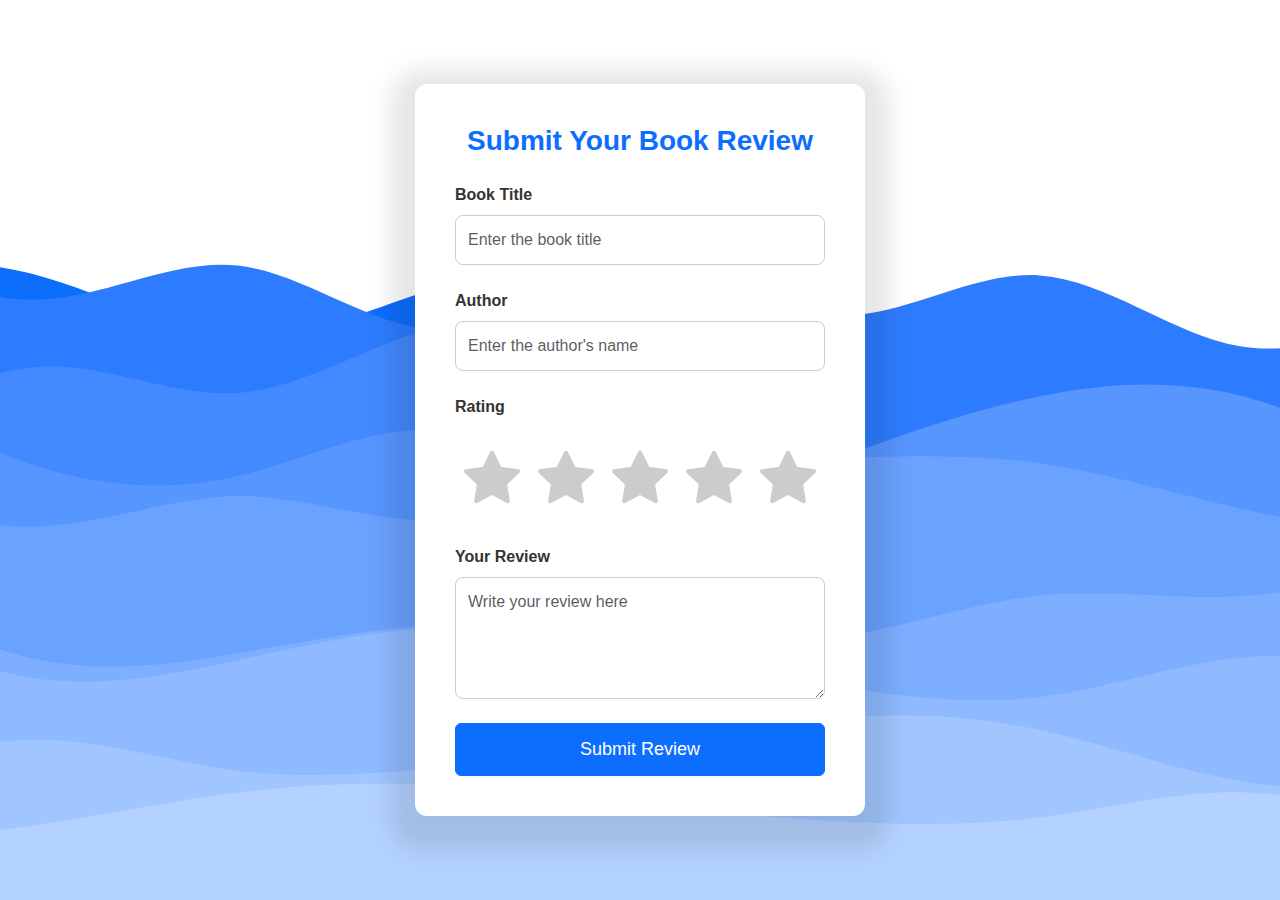
==== project1.html @ 497ed771 "Update project1.html" ====
<!DOCTYPE html>
<html lang="en">

<head>
    <meta charset="UTF-8">
    <meta name="viewport" content="width=device-width, initial-scale=1.0">
    <title>Book Review Submission</title>
    <!-- Bootstrap CSS -->
    <link href="https://cdn.jsdelivr.net/npm/bootstrap@5.3.0-alpha1/dist/css/bootstrap.min.css" rel="stylesheet">
    <!-- Bootstrap Icons CSS -->
    <link href="https://cdn.jsdelivr.net/npm/bootstrap-icons/font/bootstrap-icons.css" rel="stylesheet">
    <link rel="stylesheet" href="project1.css">
</head>

<body>
    
    <div class="container">
        <h2 class="Title">Submit Your Book Review</h2>
        <form id="reviewForm">
            <!-- Book Title -->
            <div class="mb-4">
                <label for="bookTitle" class="form-label">Book Title</label>
                <input type="text" class="form-control" id="bookTitle" placeholder="Enter the book title" required>
                <span class="error" id="titleError"></span>
            </div>

            <!-- Author -->
            <div class="mb-4">
                <label for="author" class="form-label">Author</label>
                <input type="text" class="form-control" id="author" placeholder="Enter the author's name" required>
                <span class="error" id="authorError"></span>
            </div>

            <!-- Star Rating -->
            <div class="mb-4">
                <label for="rating" class="form-label">Rating</label>
                <div id="starRating" class="star-rating">
                    <i class="bi bi-star-fill" data-value="1"></i>
                    <i class="bi bi-star-fill" data-value="2"></i>
                    <i class="bi bi-star-fill" data-value="3"></i>
                    <i class="bi bi-star-fill" data-value="4"></i>
                    <i class="bi bi-star-fill" data-value="5"></i>
                </div>
                <span class="error" id="ratingError"></span>
                <input type="hidden" id="rating" name="rating" value="0" required>
            </div>

            <!-- Review -->
            <div class="mb-4">
                <label for="review" class="form-label">Your Review</label>
                <textarea class="form-control" id="review" rows="4" placeholder="Write your review here" required></textarea>
                <span class="error" id="reviewError"></span>
            </div>

            <!-- Submit Button -->
            <button type="submit" class="btn btn-primary">Submit Review</button>
        </form> 
    </div>

    <a href="index.html" class="homeBtn">
      <i class="fa-solid fa-house fa-3x" style="color: #007bff;"></i>
    </a> 

    <!-- Bootstrap JS -->
    <script src="https://cdn.jsdelivr.net/npm/bootstrap@5.3.0-alpha1/dist/js/bootstrap.bundle.min.js"></script>
    <script src="project1.js"></script>
</body>

</html>
---- project1.css ----
/* General body styling */
    body {
        font-family: 'Arial', sans-serif;
        background: url('assets/waves.svg');
        background-repeat: no-repeat;
        background-size: cover;
        background-position: center;
        background-attachment: fixed;
        display: flex;
        align-items: center;
        height: 100vh;
        margin: 0;
    }

        /* Container for the form */
        .container {
            max-width: 450px;
            padding: 40px;
            background-color: #ffffff;
            border-radius: 12px;
            box-shadow: 0 10px 25px 25px rgba(0, 0, 0, 0.1);
            transition: box-shadow 0.3s;
        }

        .container:hover {
            box-shadow: 0 20px 50px 50px rgba(0, 0, 0, 0.1);
        }

        h2 {
            color: #0d6efd;
            font-size: 28px;
            font-weight: bold;
            text-align: center;
            margin-bottom: 25px;
        }

        .form-label {
            font-weight: 600;
            color: #333;
        }

        .form-control {
            padding: 12px;
            border-radius: 8px;
            border: 1px solid #ccc;
            transition: border-color 0.3s;
        }

        .form-control:focus {
            border-color: #0d6efd;
            box-shadow: 0 0 5px rgba(13, 110, 253, 0.5);
        }

        .btn-primary {
            background-color: #0d6efd;
            border-color: #0d6efd;
            width: 100%;
            font-size: 18px;
            padding: 12px;
            transition: background-color  0.3s, transform 0.2s;
        }

        .btn-primary:hover {
            background-color: #0056b3;
            transform: scale(1.02);
        }

        .error {
            color: #e74c3c;
            font-size: 14px;
        }

        .star-rating {
            font-size: 2rem;
            color: #ccc;
            cursor: pointer;
            margin: 10px 0;
            display: flex;
            justify-content: space-around;
        }

        .star-rating .bi {
            font-size: 3.5rem;
            transition: color 0.3s, transform 0.2s;
        }

        .star-rating .bi:hover,
        .star-rating .bi.active {
            color: #f1c40f;
            transform: scale(1.1);
        }

        .hover-active {
            color: #f1c40f;
        }

        @media (max-width: 576px) {
            .container {
                padding: 20px;
            }

            h2 {
                font-size: 24px;
            }
        }
    .homeBtn{
    /* Position the link in the bottom-right */
    position: fixed;
    top: 25px; /* Adjust distance from bottom */
    right: 25px;  /* Adjust distance from right */
}
.homeBtn:hover{
    color: white;
}
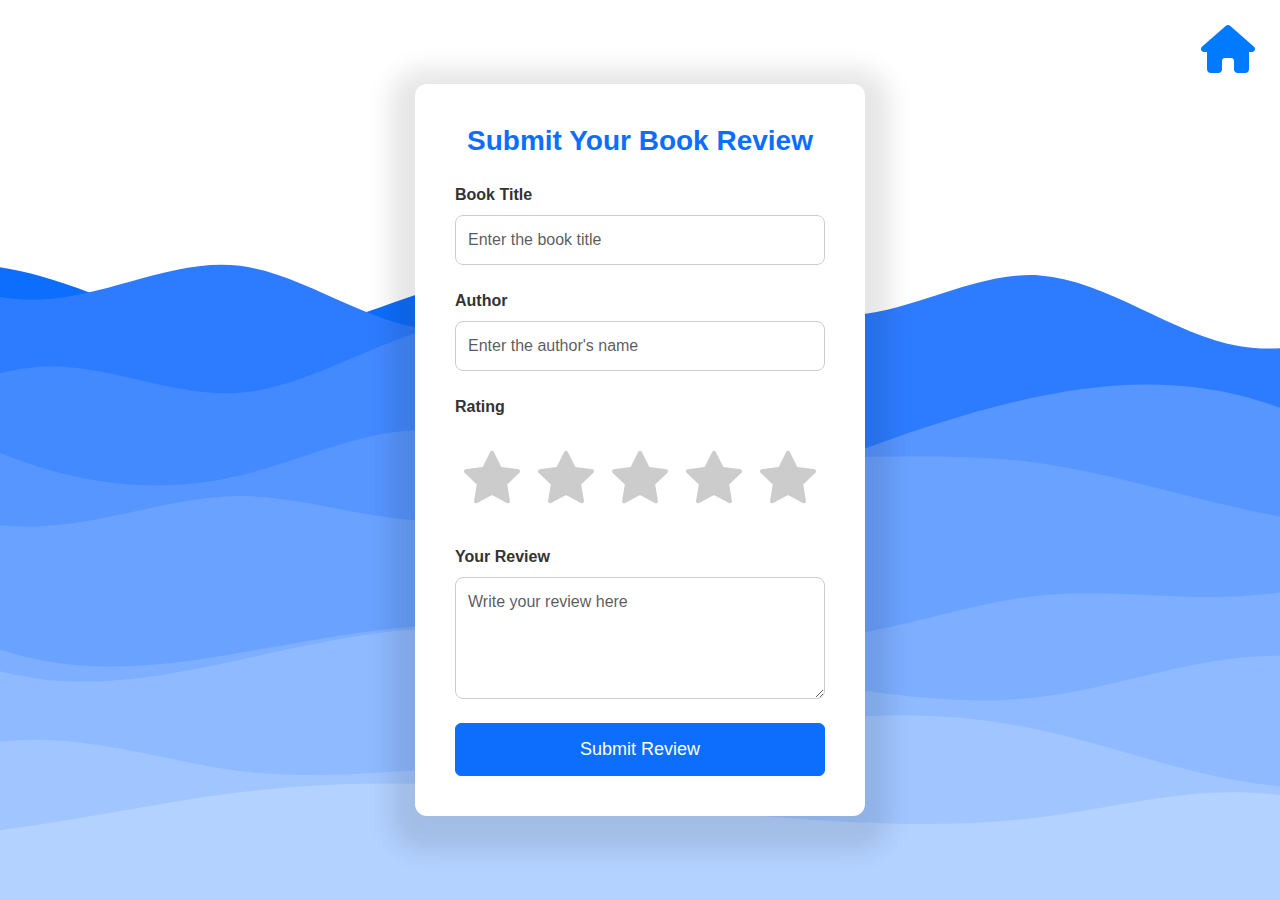
==== commit c88fe195: "Update project1.html" ====
--- a/project1.html
+++ b/project1.html
@@ -9,6 +9,7 @@
     <link href="https://cdn.jsdelivr.net/npm/bootstrap@5.3.0-alpha1/dist/css/bootstrap.min.css" rel="stylesheet">
     <!-- Bootstrap Icons CSS -->
     <link href="https://cdn.jsdelivr.net/npm/bootstrap-icons/font/bootstrap-icons.css" rel="stylesheet">
+    <link rel="stylesheet" href="https://cdnjs.cloudflare.com/ajax/libs/font-awesome/6.0.0-beta3/css/all.min.css">
     <link rel="stylesheet" href="project1.css">
 </head>
 
@@ -59,7 +60,7 @@
 
     <a href="index.html" class="homeBtn">
       <i class="fa-solid fa-house fa-3x" style="color: #007bff;"></i>
-    </a> 
+    </a>
 
     <!-- Bootstrap JS -->
     <script src="https://cdn.jsdelivr.net/npm/bootstrap@5.3.0-alpha1/dist/js/bootstrap.bundle.min.js"></script>
--- a/project1.css
+++ b/project1.css
@@ -103,7 +103,7 @@
                 font-size: 24px;
             }
         }
-    .homeBtn{
+.homeBtn{
     /* Position the link in the bottom-right */
     position: fixed;
     top: 25px; /* Adjust distance from bottom */
@@ -111,5 +111,5 @@
 }
 .homeBtn:hover{
     color: white;
-} 
+}
         
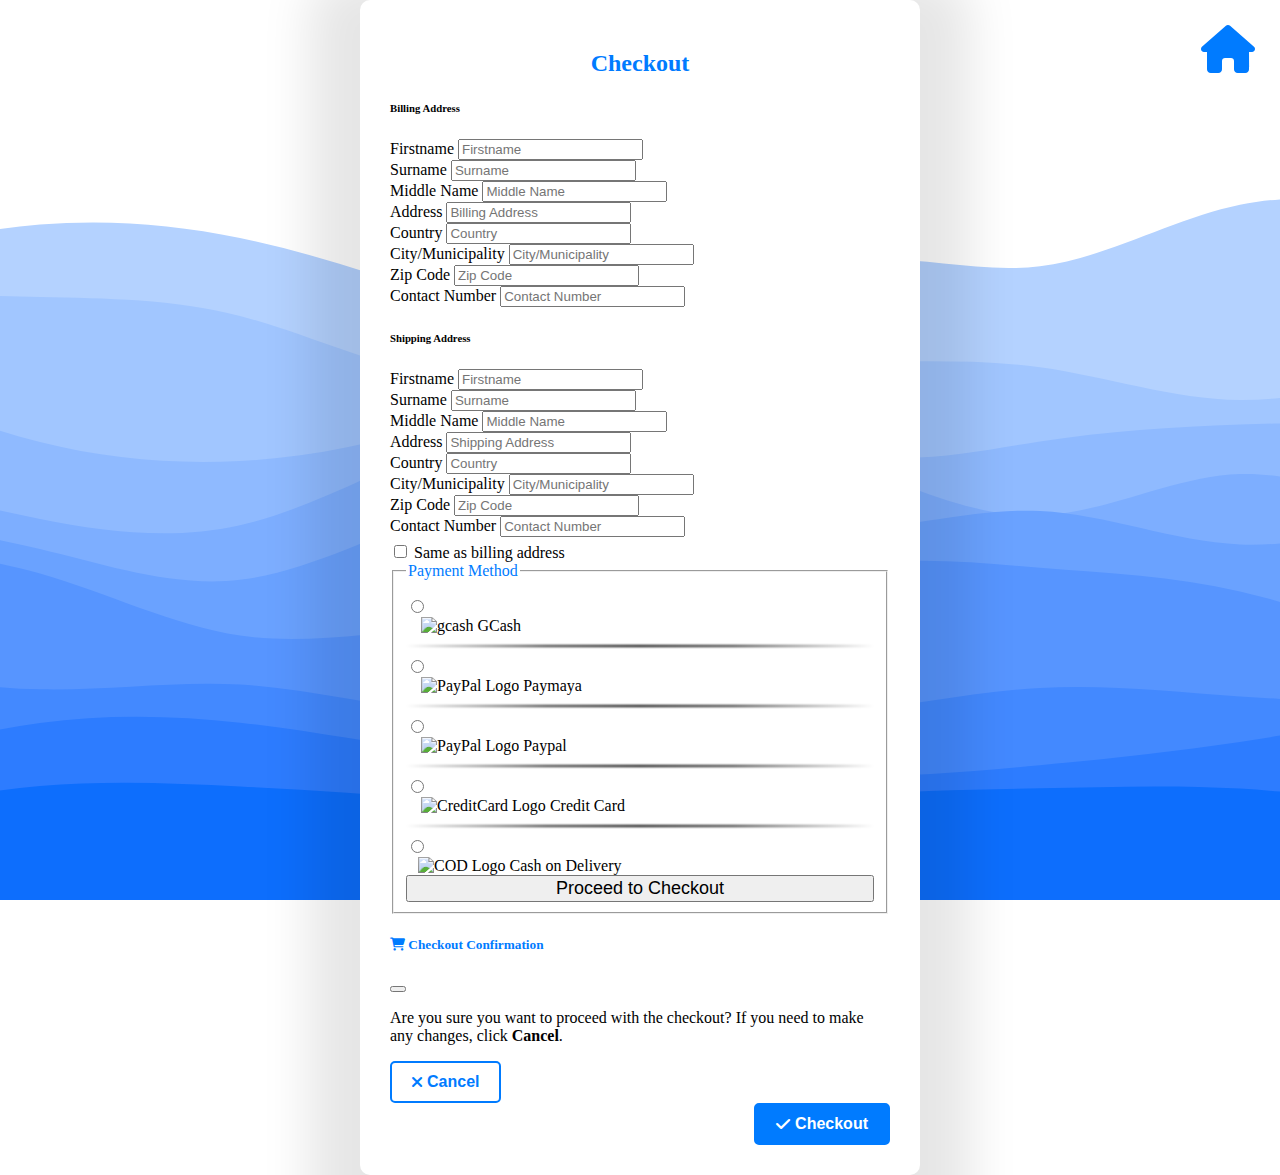
==== commit a421119c: "Update project1.html" ====
--- a/project1.html
+++ b/project1.html
@@ -1,70 +1,417 @@
+
 <!DOCTYPE html>
 <html lang="en">
 
 <head>
     <meta charset="UTF-8">
     <meta name="viewport" content="width=device-width, initial-scale=1.0">
-    <title>Book Review Submission</title>
+    <title>Checkout</title>
     <!-- Bootstrap CSS -->
-    <link href="https://cdn.jsdelivr.net/npm/bootstrap@5.3.0-alpha1/dist/css/bootstrap.min.css" rel="stylesheet">
-    <!-- Bootstrap Icons CSS -->
-    <link href="https://cdn.jsdelivr.net/npm/bootstrap-icons/font/bootstrap-icons.css" rel="stylesheet">
-    <link rel="stylesheet" href="https://cdnjs.cloudflare.com/ajax/libs/font-awesome/6.0.0-beta3/css/all.min.css">
-    <link rel="stylesheet" href="project1.css">
+    <link href="https://cdn.jsdelivr.net/npm/bootstrap@5.0.2/dist/css/bootstrap.min.css" rel="stylesheet" integrity="sha384-EVSTQN3/azprG1Anm3QDgpJLIm9Nao0Yz1ztcQTwFspd3yD65VohhpuuCOmLASjC" crossorigin="anonymous">
+    <link rel="stylesheet" href="https://cdnjs.cloudflare.com/ajax/libs/font-awesome/6.0.0-beta3/css/all.min.css" />
+    <link rel="stylesheet" href="project2.css">
 </head>
 
 <body>
-    
+
     <div class="container">
-        <h2 class="Title">Submit Your Book Review</h2>
-        <form id="reviewForm">
-            <!-- Book Title -->
-            <div class="mb-4">
-                <label for="bookTitle" class="form-label">Book Title</label>
-                <input type="text" class="form-control" id="bookTitle" placeholder="Enter the book title" required>
-                <span class="error" id="titleError"></span>
+        <h2>Checkout</h2>
+        <form id="checkoutForm" class="row">
+            <!-- Billing Address -->
+            <h6 class="mb-3">Billing Address</h6>
+            <div class="col-md-4 ">
+                <label for="billName" class="form-label">Firstname</label>
+                <input type="text" pattern="[A-Za-z\s]+" class="form-control" id="billName" placeholder="Firstname" required>
+                <span class="error" id="billingError"></span>
             </div>
-
-            <!-- Author -->
-            <div class="mb-4">
-                <label for="author" class="form-label">Author</label>
-                <input type="text" class="form-control" id="author" placeholder="Enter the author's name" required>
-                <span class="error" id="authorError"></span>
+            <div class="col-md-4">
+              <label for="billSurname" class="form-label">Surname</label>
+              <input type="text" class="form-control" id="billSurname" placeholder="Surname" required>
+              <span class="error" id="billingError"></span>
+          </div>
+          <div class="col-md-4">
+            <label for="billMname" class="form-label">Middle Name</label>
+            <input type="text" class="form-control" id="billMname" placeholder="Middle Name" >
+           
+        </div>
+        <div class="col-md-12">
+          <label for="billAdd" class="form-label">Address</label>
+          <input type="text" class="form-control" id="billAdd" placeholder="Billing Address" required>
+          <span class="error" id="billingError"></span>
+      </div>
+      <div class="col-md-5">
+        <label for="billCountry" class="form-label">Country</label>
+        <input type="text" class="form-control" id="billCountry" placeholder="Country" required>
+        <span class="error" id="billingError"></span>
+    </div>
+    <div class="col-md-4">
+      <label for="billCity" class="form-label">City/Municipality</label>
+      <input type="text" class="form-control" id="billCity" placeholder="City/Municipality" required>
+      <span class="error" id="billingError"></span>
+  </div>
+  <div class="col-md-3">
+    <label for="billZip" class="form-label">Zip Code</label>
+    <input inputmode="numeric" class="form-control" id="billZip" placeholder="Zip Code"  maxlength="4" required>
+    <span class="error" id="billingError"></span>
+</div>
+<div class="col-md-5">
+    <label for="billContact" class="form-label">Contact Number</label>
+    <input type="text" class="form-control" id="billContact" placeholder="Contact Number" pattern="^09[0-9]{9}$" required maxlength="11">
+    <span class="error" id="billingContactError"></span>
+</div>
+
+
+
+            <!-- Shipping Address -->
+            <h6 class="mt-4 mb-3">Shipping Address</h6>
+            <div class="col-md-4 ">
+                <label for="shipName" class="form-label">Firstname</label>
+                <input type="text" class="form-control" id="shipName" placeholder="Firstname" required>
+                <span class="error" id="shippingError"></span>
             </div>
-
-            <!-- Star Rating -->
-            <div class="mb-4">
-                <label for="rating" class="form-label">Rating</label>
-                <div id="starRating" class="star-rating">
-                    <i class="bi bi-star-fill" data-value="1"></i>
-                    <i class="bi bi-star-fill" data-value="2"></i>
-                    <i class="bi bi-star-fill" data-value="3"></i>
-                    <i class="bi bi-star-fill" data-value="4"></i>
-                    <i class="bi bi-star-fill" data-value="5"></i>
-                </div>
-                <span class="error" id="ratingError"></span>
-                <input type="hidden" id="rating" name="rating" value="0" required>
+            <div class="col-md-4">
+              <label for="shipSurname" class="form-label">Surname</label>
+              <input type="text" class="form-control" id="shipSurname" placeholder="Surname" required>
+              <span class="error" id="shippingError"></span>
+          </div>
+          <div class="col-md-4">
+            <label for="shipMname" class="form-label">Middle Name</label>
+            <input type="text" class="form-control" id="shipMname" placeholder="Middle Name" >
+            
+        </div>
+        <div class="col-md-12">
+          <label for="shipAdd" class="form-label">Address</label>
+          <input type="text" class="form-control" id="shipAdd" placeholder="Shipping Address" required>
+          <span class="error" id="shippingError"></span>
+      </div>
+      <div class="col-md-5">
+        <label for="shipCountry" class="form-label">Country</label>
+        <input type="text" class="form-control" id="shipCountry" placeholder="Country" required>
+        <span class="error" id="shippingError"></span>
+    </div>
+    <div class="col-md-4">
+      <label for="shipCity" class="form-label">City/Municipality</label>
+      <input type="text" class="form-control" id="shipCity" placeholder="City/Municipality" required>
+      <span class="error" id="shippingError"></span>
+  </div>
+  <div class="col-md-3">
+    <label for="shipZip" class="form-label">Zip Code</label>
+    <input inputmode="numeric" class="form-control" id="shipZip" placeholder="Zip Code"  maxlength="4" required>
+    <span class="error" id="shippingError"></span>
+</div>
+<div class="col-md-5">
+    <label for="shipContact" class="form-label">Contact Number</label>
+    <input type="text" class="form-control" id="shipContact" placeholder="Contact Number" pattern="^09[0-9]{9}$" maxlength="11" required>
+    <span class="error" id="shippingContactError"></span>
+</div>
+           <div class="mb-3 ms-3 form-check" style="margin-top: 5px;">
+                    <input type="checkbox" class="form-check-input" id="sameAddressCheck">
+                    <label class="form-check-label" for="sameAddressCheck">Same as billing address</label>
+                </div>
+            
+
+            <!-- Payment Method -->
+            <fieldset class="mb-3">
+                <legend>Payment Method</legend>
+                <div>
+                    <input type="radio" id="gcash" name="paymentMethod" value="gcash" required style="margin-top: 15px;">
+                    <label for="gcash">
+                        <div style="margin-left: 15px;">
+                            <img src="https://cdn.prod.website-files.com/6385b55675a0bd614777a5c1/6474928322d48888f6c8cfe5_biz-gcash-logo.svg" alt="gcash" style="width: 35px; height: 25px;"> GCash
+                        </div>
+                    </label>
+
+                    <!-- GCash Payment -->
+                        <div id="gcash-method" class="payment-method">
+                            <div class="mb-3" style="margin-left: 31px; margin-top: 15px;">
+                                <label for="gcashNumber" class="form-label">GCash Mobile Number (09XXXXXXXXX)</label>
+                                <input type="text" class="form-control" id="gcashNumber" placeholder="Enter GCash number"  maxlength="11" required pattern="^09[0-9]{9}$">
+                                <span class="error" id="gcashError"></span>
+                            </div>
+                        </div>
+                </div>
+                <hr class="blurred-hr">
+                <div>
+                    <input type="radio" id="paymaya" name="paymentMethod" value="paymaya">
+                    <label for="paymaya">
+                        <div style="margin-left: 15px;">
+                            <img src="https://www.maya.ph/hubfs/Maya/maya_logo_mgreen.svg" alt="PayPal Logo" style="width: 35px; height: 25px;">  Paymaya
+                        </div>
+                    </label>
+                    <!-- PayMaya Payment -->
+                    <div id="paymaya-method" class="payment-method" style="margin-left: 31px; margin-top: 15px;">
+                        <div class="mb-3">
+                            <label for="paymayaNumber" class="form-label">PayMaya Mobile Number (09XXXXXXXXX)</label>
+                            <input type="text" class="form-control" id="paymayaNumber" placeholder="Enter PayMaya number"  maxlength="11" required pattern="^09[0-9]{9}$">
+                            <span class="error" id="paymayaError"></span>
+                        </div>
+                    </div>
+                </div>
+                <hr class="blurred-hr">
+                <div>
+                    <input type="radio" id="paypal" name="paymentMethod" value="paypal">
+                    <label for="paypal">
+                        <div style="margin-left: 15px;">
+                            <img src="/assets/ico/paypal.svg" alt="PayPal Logo" style="width: 35px; height: 25px;"> Paypal
+                        </div>
+                    </label>
+                    <!-- PayPal Payment -->
+                    <div id="paypal-method" class="payment-method" style="margin-left: 31px; margin-top: 15px;">
+                        <div class="mb-3">
+                            <label for="paypalEmail" class="form-label">PayPal Email</label>
+                            <input type="email" class="form-control" id="paypalEmail" placeholder="Enter PayPal email" required>
+                            <span class="error" id="paypalError"></span>
+                        </div>
+                    </div>
+                </div>
+                <hr class="blurred-hr">
+                <div>
+                    <input type="radio" id="credit-card" name="paymentMethod" value="credit-card">
+                    <label for="credit-card">
+                        <div style="margin-left: 15px;">
+                            <img src="/assets/ico/credit.svg" alt="CreditCard Logo" style="width: 35px; height: 25px;"> Credit Card
+                        </div>
+                    </label>
+                    <!-- Credit Card Payment -->
+                    <div id="credit-card-method" class="payment-method" style="margin-left: 31px; margin-top: 15px;">
+                        <div class="mb-3"> 
+                          <label for="card" class="form-label">Card Type</label>
+                          <select class="form-select" id="card" required>
+                              <option value="" disabled selected>Select your Card Type</option>
+                              <option value="visa">VISA Card</option>
+                              <option value="master">Master Card</option>
+                              <option value="amex">American Express Card</option>
+                              <option value="uPay">UnionPay Card</option>
+                          </select>
+                          </div>
+                          <!-- mastercard visual -->
+                          <div id="master" class="master-card cards">
+                              <div class="logoContainer">
+                                <svg
+                                  xmlns="http://www.w3.org/2000/svg"
+                                  x="0px"
+                                  y="0px"
+                                  width="23"
+                                  height="23"
+                                  viewBox="0 0 48 48"
+                                  class="svgLogo"
+                                >
+                                  <path
+                                    fill="#ff9800"
+                                    d="M32 10A14 14 0 1 0 32 38A14 14 0 1 0 32 10Z"
+                                  ></path>
+                                  <path
+                                    fill="#d50000"
+                                    d="M16 10A14 14 0 1 0 16 38A14 14 0 1 0 16 10Z"
+                                  ></path>
+                                  <path
+                                    fill="#ff3d00"
+                                    d="M18,24c0,4.755,2.376,8.95,6,11.48c3.624-2.53,6-6.725,6-11.48s-2.376-8.95-6-11.48 C20.376,15.05,18,19.245,18,24z"
+                                  ></path>
+                                </svg>
+                              </div>
+                              <div class="number-container">
+                                <label class="input-label" for="cardNumber">CARD NUMBER</label>
+                                <div id="cardNum" class="inputstyle cardNumber" required >XXXX XXXX XXXX XXXX</div>
+                              </div>
+                            
+                              <div class="name-date-cvv-container">                          
+                                <div class="expiry-wrapper">
+                                  <label class="input-label">VALID THRU</label>
+                                  <input class="inputstyle" id="expiry" placeholder="MM/YY" type="text" />
+                              </div>
+                                <div class="cvv-wrapper">
+                                  <label class="input-label" for="cvv">CVV</label>
+                                  <div id="cardCVV" class="inputstyle">XXXX</div>
+                                </div>
+                              </div>
+                            </div>
+                            <!-- visacard visual -->
+                            <div id="visa" class="visa-card cards">
+                                <div class="logoContainer visani">
+                                    <svg
+                                    viewBox="0 0 256 83"
+                                    height="83"
+                                    width="256"
+                                    xmlns="http://www.w3.org/2000/svg"
+                                  >
+                                    <defs>
+                                      <linearGradient
+                                        y2="100%"
+                                        y1="-2.006%"
+                                        x2="54.877%"
+                                        x1="45.974%"
+                                        id="logosVisa0"
+                                      >
+                                        <stop stop-color="#222357" offset="0%"></stop>
+                                        <stop stop-color="#254AA5" offset="100%"></stop>
+                                      </linearGradient>
+                                    </defs>
+                                    <path
+                                      transform="matrix(1 0 0 -1 0 82.668)"
+                                      d="M132.397 56.24c-.146-11.516 10.263-17.942 18.104-21.763c8.056-3.92 10.762-6.434 10.73-9.94c-.06-5.365-6.426-7.733-12.383-7.825c-10.393-.161-16.436 2.806-21.24 5.05l-3.744-17.519c4.82-2.221 13.745-4.158 23-4.243c21.725 0 35.938 10.724 36.015 27.351c.085 21.102-29.188 22.27-28.988 31.702c.069 2.86 2.798 5.912 8.778 6.688c2.96.392 11.131.692 20.395-3.574l3.636 16.95c-4.982 1.814-11.385 3.551-19.357 3.551c-20.448 0-34.83-10.87-34.946-26.428m89.241 24.968c-3.967 0-7.31-2.314-8.802-5.865L181.803 1.245h21.709l4.32 11.939h26.528l2.506-11.939H256l-16.697 79.963h-17.665m3.037-21.601l6.265-30.027h-17.158l10.893 30.027m-118.599 21.6L88.964 1.246h20.687l17.104 79.963h-20.679m-30.603 0L53.941 26.782l-8.71 46.277c-1.022 5.166-5.058 8.149-9.54 8.149H.493L0 78.886c7.226-1.568 15.436-4.097 20.41-6.803c3.044-1.653 3.912-3.098 4.912-7.026L41.819 1.245H63.68l33.516 79.963H75.473"
+                                      fill="url(#logosVisa0)"
+                                    ></path></svg>
+                                
+                                </div>
+                                <div class="number-container">
+                                  <label class="input-label" for="cardNumber">CARD NUMBER</label>
+                                  <div id="vscardNum" class="inputstyle cardNumber" required >XXXX XXXX XXXX XXXX</div>
+                                </div>
+                              
+                                <div class="name-date-cvv-container">                   
+                                  <div class="expiry-wrapper">
+                                    <label class="input-label">VALID THRU</label>
+                                    <input class="inputstyle" id="vsexpiry" placeholder="MM/YY" type="text" />
+                                </div>
+                                  <div class="cvv-wrapper">
+                                    <label class="input-label" for="cvv">CVV</label>
+                                    <div id="vscardCVV" class="inputstyle">XXXX</div>
+                                  </div>
+                                </div>
+                              </div>
+                              <!-- amex visual -->
+                              <div id="amex" class="amex-card cards">
+                                <div class="logoContainer amexni">
+                                    <img src="https://cdn.worldvectorlogo.com/logos/american-express-2.svg" alt="amex logo">
+                                </div>
+                                <div class="number-container">
+                                  <label class="input-label" for="cardNumber">CARD NUMBER</label>
+                                  <div id="amcardNum" class="inputstyle cardNumber" required >XXXX XXXX XXXX XXXX</div>
+                                </div>
+                              
+                                <div class="name-date-cvv-container">                          
+                                  <div class="expiry-wrapper">
+                                    <label class="input-label">VALID THRU</label>
+                                    <input class="inputstyle" id="amexpiry" placeholder="MM/YY" type="text" />
+                                </div>
+                                  <div class="cvv-wrapper">
+                                    <label class="input-label" for="cvv">CVV</label>
+                                    <div id="amcardCVV" class="inputstyle">XXXX</div>
+                                  </div>
+                                </div>
+                              </div>
+                              <!-- uPay visual -->                                                      
+                          <div id="uPay" class="uPay-card cards">
+                            <div class="logoContainer uPayni">
+                             <img src="https://upload.wikimedia.org/wikipedia/commons/thumb/1/1b/UnionPay_logo.svg/256px-UnionPay_logo.svg.png" alt="uPay logo">
+                            </div>
+                            <div class="number-container">
+                              <label class="input-label" for="cardNumber">CARD NUMBER</label>
+                              <div id="upcardNum" class="inputstyle cardNumber" required >XXXX XXXX XXXX XXXX</div>
+                            </div>
+                          
+                            <div class="name-date-cvv-container">                          
+                              <div class="expiry-wrapper">
+                                <label class="input-label">VALID THRU</label>
+                                <input class="inputstyle" id="upexpiry" placeholder="MM/YY" type="text" />
+                                
+                            </div>
+                              <div class="cvv-wrapper">
+                                <label class="input-label" for="cvv">CVV</label>
+                                <div id="upcardCVV" class="inputstyle">XXXX</div>
+                              </div>
+                            </div>
+                          </div>
+                            <!-- form proper -->
+                          <div class="mb-3">
+                              <label for="cardNumber" class="form-label">Credit Card Number</label>
+                              <input type="text" class="form-control" id="inputcardNumber" placeholder="Enter credit card number" maxlength="19" required pattern="[0-9* ]*">
+                              <span class="error" id="cardNumberError"></span>
+                          </div>
+                          <div class="mb-3">
+                              <label for="cardExpiry" class="form-label">Expiry Date</label>
+                              <div class="row">
+                                  <div class="col">
+                                      <select class="form-select" id="expiryMonth" required>
+                                          <option value="" disabled selected>Month</option>
+                                          <option value="01">01</option>
+                                          <option value="02">02</option>
+                                          <option value="03">03</option>
+                                          <option value="04">04</option>
+                                          <option value="05">05</option>
+                                          <option value="06">06</option>
+                                          <option value="07">07</option>
+                                          <option value="08">08</option>
+                                          <option value="09">09</option>
+                                          <option value="10">10</option>
+                                          <option value="11">11</option>
+                                          <option value="12">12</option>
+                                      </select>
+                                  </div>
+                                  <div class="col">
+                                      <select class="form-select" id="expiryYear" required>
+                                          <option value="" disabled selected>Year</option>
+                                          <script>
+                                              // Generate options for the next 10 years
+                                              const currentYear = new Date().getFullYear();
+                                              for (let i = 0; i <= 10; i++) {
+                                                  document.write(`<option value="${currentYear + i}">${currentYear + i}</option>`);
+                                              }
+                                          </script>
+                                      </select>
+                                  </div>
+                              </div>
+                              <span class="error" id="cardExpiryError"></span>
+                          </div>
+                          <div class="mb-3">
+                              <label for="cardCVV" class="form-label">CVV</label>
+                              <input type="password" class="form-control" id="inputCVV" placeholder="CVV" maxlength="4" required pattern="[0-9]*" inputmode="numeric">
+                              <span class="error" id="cardCVVError"></span>
+                          </div>
+                      </div>
+                </div>
+                <hr class="blurred-hr">
+                <div>
+                    <input type="radio" id="COD" name="paymentMethod" value="COD">
+                    <label for="COD">
+                        <div style="margin-left: 12px;">
+                            <img src="/assets/ico/cod.jpg" alt="COD Logo" style="width: 35px; height: 25px;"> Cash on Delivery
+                        </div>
+                    </label>
+                    <!-- COD method -->
+                    <div id="COD-method" class="payment-method" style="margin-left: 31px; margin-top: 15px;">
+                        <div class="mb-3">
+                            <p>You will pay upon delivery of your order.</p>
+                            <label for="codNotes" class="form-label">Special Instructions (Optional)</label>
+                            <textarea class="form-control" id="codNotes" rows="3" placeholder="Enter any special instructions for delivery"></textarea>
+                        </div>
+                    </div>
+                </div>
+
+                <button type="submit" class="btn btn-primary mt-4" data-bs-toggle="modal" >
+                    Proceed to Checkout
+                </button>
+        
+            </fieldset>
+
+            <!-- modal -->
+
+            <div class="modal fade" id="checkoutModal" tabindex="-1" aria-labelledby="checkoutModalLabel" aria-hidden="true">
+                <div class="modal-dialog modal-dialog-centered"> <!-- Center the modal -->
+                    <div class="modal-content animate">
+                        <div class="modal-header">
+                            <h5 class="modal-title" id="checkoutModalLabel"><i class="fas fa-shopping-cart"></i> Checkout Confirmation</h5>
+                            <button type="button" class="btn-close" data-bs-dismiss="modal" aria-label="Close"></button>
+                        </div>
+                        <div class="modal-body">
+                            <p>Are you sure you want to proceed with the checkout? If you need to make any changes, click <strong>Cancel</strong>.</p>
+                        </div>
+                        <div class="modal-footer">
+                            <button type="button" class="btn btn-cancel btn-left" data-bs-dismiss="modal"><i class="fas fa-times"></i> Cancel</button>
+                            <button type="button" class="btn btn-checkout btn-right" id="checkoutBtn"><i class="fas fa-check"></i> Checkout</button>
+                        </div>
+                    </div>
+                </div>
             </div>
 
-            <!-- Review -->
-            <div class="mb-4">
-                <label for="review" class="form-label">Your Review</label>
-                <textarea class="form-control" id="review" rows="4" placeholder="Write your review here" required></textarea>
-                <span class="error" id="reviewError"></span>
-            </div>
-
-            <!-- Submit Button -->
-            <button type="submit" class="btn btn-primary">Submit Review</button>
-        </form> 
+        
+        </form>
     </div>
-
-    <a href="index.html" class="homeBtn">
-      <i class="fa-solid fa-house fa-3x" style="color: #007bff;"></i>
-    </a>
-
-    <!-- Bootstrap JS -->
-    <script src="https://cdn.jsdelivr.net/npm/bootstrap@5.3.0-alpha1/dist/js/bootstrap.bundle.min.js"></script>
-    <script src="project1.js"></script>
-</body>
+    <a href=".././index.html" class="homeBtn"><i class="fa-solid fa-house fa-3x" style="color:#007bff"></i></a>
+   <!-- Bootstrap JS -->
+   <script src="https://cdn.jsdelivr.net/npm/bootstrap@5.0.2/dist/js/bootstrap.bundle.min.js" integrity="sha384-MrcW6ZMFYlzcLA8Nl+NtUVF0sA7MsXsP1UyJoMp4YLEuNSfAP+JcXn/tWtIaxVXM" crossorigin="anonymous"></script>
+  <script src="./project2.js"></script>
+ </body>
 
 </html>
--- a/project2.css
+++ b/project2.css
@@ -0,0 +1,313 @@
+body {
+    display: flex;
+    justify-content: center;
+    align-items: center;
+    min-height: 100vh;
+    margin: 0;
+    background: url('./assets/wavesproject2.svg');
+    background-position: center;
+    background-attachment: fixed;
+    background-repeat: no-repeat;
+    background-size: cover;
+}
+
+.container {
+    max-width: 500px;
+    background-color: #ffffff;
+    padding: 30px;
+    border-radius: 10px;
+    box-shadow: 0 25px 50px 50px rgba(0, 0, 0, 0.1);
+    transition: box-shadow 0.3s;
+}
+
+.container:hover {
+    box-shadow: 0 50px 100px 100px rgba(0, 0, 0, 0.1);
+}
+
+h2 {
+    color: #007bff;
+    margin-bottom: 20px;
+    text-align: center;
+}
+
+legend {
+    color: #007bff;
+}
+
+.error {
+    color: red;
+    font-size: 14px;
+}
+
+/* Custom styles for input focus */
+input:focus,
+select:focus {
+    border-color: #007bff;
+    box-shadow: 0 0 5px rgba(0, 123, 255, 0.5);
+}
+
+.btn-primary {
+    width: 100%;
+    font-size: 18px;
+}
+
+.btn-primary:hover {
+    background-color: #0056b3;
+}
+
+.payment-method {
+    display: none; /* Hide payment method sections by default */
+}
+
+.payment-method img {
+    height: 24px;
+    margin-right: 8px;
+}
+.blurred-hr {
+    border: none;
+    height: 2px; /* Slightly increase the height for clarity */
+    background: linear-gradient(to right, rgba(0, 0, 0, 0) 0%, rgba(0, 0, 0, 0.8) 30%, rgba(0, 0, 0, 1) 50%, rgba(0, 0, 0, 0.8) 70%, rgba(0, 0, 0, 0) 100%);
+    margin: 10px 0; /* Add some margin for spacing */
+    filter: blur(1px); /* Reduce blur to avoid pixelation */
+}
+        /*visa card*/
+
+        .master-card {
+display: flex;
+flex-direction: column;
+align-items: flex-start;
+justify-content: flex-end;
+margin-left: 40px;
+margin-bottom: 10px;
+width: 300px;
+height: 180px;
+background-image: radial-gradient(
+circle 897px at 9% 80.3%,
+rgba(55, 60, 245, 1) 0%,
+rgba(234, 161, 15, 0.9) 100.2%
+);
+border-radius: 10px;
+padding: 20px;
+font-family: Arial, Helvetica, sans-serif;
+position: relative;
+}
+.visa-card {
+display: flex;
+flex-direction: column;
+align-items: flex-start;
+justify-content: flex-end;
+margin-left: 40px;
+margin-bottom: 10px;
+width: 300px;
+height: 180px;
+background-image: radial-gradient(
+circle 897px at 9% 80.3%,
+royalblue 20%,
+white 100.2%
+);
+border-radius: 10px;
+padding: 20px;
+font-family: Arial, Helvetica, sans-serif;
+position: relative;
+}
+.amex-card {
+    display: flex;
+    flex-direction: column;
+    align-items: flex-start;
+    justify-content: flex-end;
+    margin-left: 40px;
+    margin-bottom: 10px;
+    width: 300px;
+    height: 180px;
+    background-image: radial-gradient(
+    circle 897px at 9% 80.3%,
+    black 10%,
+    white 100.2%
+    );
+    border-radius: 10px;
+    padding: 20px;
+    font-family: Arial, Helvetica, sans-serif;
+    position: relative;
+    }
+    .uPay-card {
+        display: flex;
+        flex-direction: column;
+        align-items: flex-start;
+        justify-content: flex-end;
+        margin-left: 40px;
+        margin-bottom: 10px;
+        width: 300px;
+        height: 180px;
+        background-image: radial-gradient(
+        circle 897px at 9% 80.3%,
+        gold 5%,
+        black 100.2%
+        );
+        border-radius: 10px;
+        padding: 20px;
+        font-family: Arial, Helvetica, sans-serif;
+        position: relative;
+        }    
+.logoContainer {
+width: 100%;
+display: flex;
+align-items: center;
+justify-content: flex-end;
+height: fit-content;
+position: absolute;
+top: 0;
+left: 0;
+padding: 18px;
+}
+.visani{
+display: flex;
+align-items: center;
+justify-content: flex-end;
+height: 15px;
+width: 40%;
+position: absolute;
+top: 25px;
+left: 190px;
+}
+.amexni img{
+    justify-content: flex-end;
+    height: 100px;
+    width: 360px;
+    position: absolute;
+    top: 40px;
+    left: 70px;
+    }
+    .uPayni img{
+        justify-content: flex-end;
+        height: 60px;
+        width: 90px;
+        position: absolute;
+        top: 100px;
+        right: 0px;
+        }    
+.svgLogo {
+height: 40px;
+width: auto;
+}
+.inputstyle::placeholder {
+color: #ffffff;
+}
+.inputstyle {
+background-color: transparent;
+border: none;
+outline: none;
+color: white;
+caret-color: red;
+font-size: 13px;
+height: 25px;
+letter-spacing: 1.5px;
+}
+.number-container {
+width: 100%;
+height: fit-content;
+display: flex;
+flex-direction: column;
+
+}
+#cardNumber {
+width: 100%;
+height: 25px;
+}
+.name-date-cvv-container {
+width: 100%;
+height: 25px;
+display: flex;
+gap: 10px;
+padding-top: 28%;
+}
+
+.expiry-wrapper,
+.cvv-wrapper {
+width: 30%;
+height: fit-content;
+display: flex;
+flex-direction: column;
+}
+.cvv-wrapper {
+width: 10%;
+}
+#expiry,
+#cvv {
+width: 100%;
+}
+.input-label {
+font-size: 8px;
+letter-spacing: 1.5px;
+color: #e2e2e2;
+width: 100%;
+}
+.cards{
+display: none;
+}
+
+.modal-title {
+            color: #007bff;
+        }
+
+    /* modal */
+
+/* Base button styles */
+.btn-cancel, .btn-checkout {
+    font-size: 16px;
+    padding: 10px 20px;
+    border-radius: 5px;
+    font-weight: bold;
+    display: flex;
+    align-items: center;
+    transition: all 0.3s ease;
+}
+
+/* Cancel button styles */
+.btn-cancel {
+    background-color: #fff;
+    color: #007bff; /* Bootstrap's primary color */
+    border: 2px solid #007bff;
+}
+
+.btn-cancel:hover {
+    background-color: #e6f2ff; /* Light blue on hover */
+}
+
+/* Checkout button styles */
+.btn-checkout {
+    background-color: #007bff;
+    color: #fff;
+    border: 2px solid #007bff;
+}
+
+.btn-checkout:hover {
+    background-color: #0056b3; /* Darker blue on hover */
+}
+
+/* Icon spacing */
+.btn-cancel i, .btn-checkout i {
+    margin-right: 5px;
+}
+
+/* Aligning buttons within the modal footer */
+.btn-left {
+    margin-right: auto;
+}
+
+.btn-right {
+    margin-left: auto;
+}
+        @keyframes fadeIn {
+            from { opacity: 0; }
+            to { opacity: 1; }
+        }
+.homeBtn{
+    /* Position the link in the bottom-right */
+    position: fixed;
+    top: 25px; /* Adjust distance from bottom */
+    right: 25px;  /* Adjust distance from right */
+}
+.homeBtn:hover{
+    color: white;
+}
+
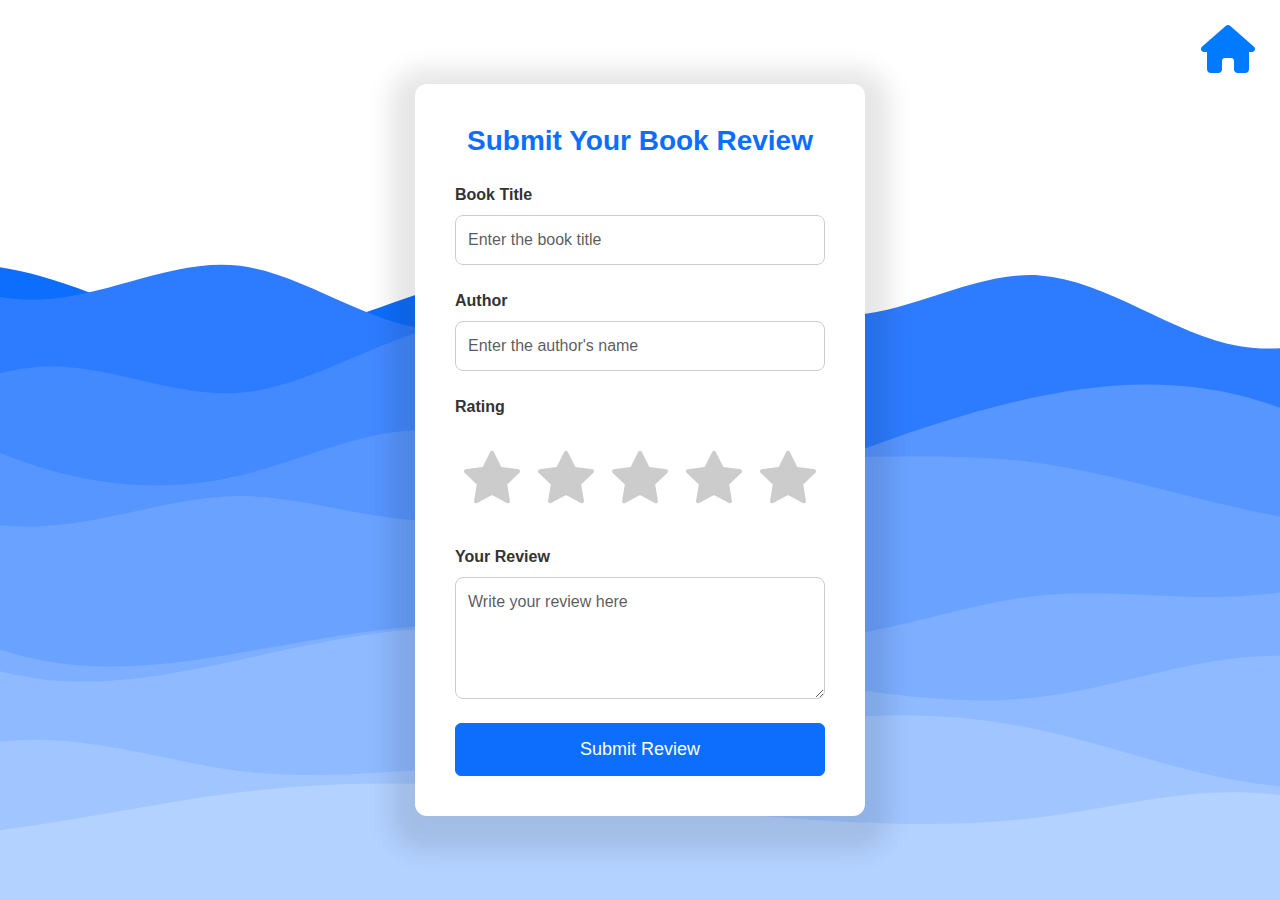
==== commit 7969d832: "Update project1.html" ====
--- a/project1.html
+++ b/project1.html
@@ -1,417 +1,139 @@
+<!DOCTYPE html>
 
-<!DOCTYPE html>
 <html lang="en">
 
+
+
 <head>
+
     <meta charset="UTF-8">
+
     <meta name="viewport" content="width=device-width, initial-scale=1.0">
-    <title>Checkout</title>
+
+    <title>Book Review Submission</title>
+
     <!-- Bootstrap CSS -->
-    <link href="https://cdn.jsdelivr.net/npm/bootstrap@5.0.2/dist/css/bootstrap.min.css" rel="stylesheet" integrity="sha384-EVSTQN3/azprG1Anm3QDgpJLIm9Nao0Yz1ztcQTwFspd3yD65VohhpuuCOmLASjC" crossorigin="anonymous">
-    <link rel="stylesheet" href="https://cdnjs.cloudflare.com/ajax/libs/font-awesome/6.0.0-beta3/css/all.min.css" />
-    <link rel="stylesheet" href="project2.css">
+
+    <link href="https://cdn.jsdelivr.net/npm/bootstrap@5.3.0-alpha1/dist/css/bootstrap.min.css" rel="stylesheet">
+
+    <!-- Bootstrap Icons CSS -->
+
+    <link href="https://cdn.jsdelivr.net/npm/bootstrap-icons/font/bootstrap-icons.css" rel="stylesheet">
+
+    <link rel="stylesheet" href="https://cdnjs.cloudflare.com/ajax/libs/font-awesome/6.0.0-beta3/css/all.min.css">
+
+    <link rel="stylesheet" href="project1.css">
+
 </head>
+
+
 
 <body>
 
+    
+
     <div class="container">
-        <h2>Checkout</h2>
-        <form id="checkoutForm" class="row">
-            <!-- Billing Address -->
-            <h6 class="mb-3">Billing Address</h6>
-            <div class="col-md-4 ">
-                <label for="billName" class="form-label">Firstname</label>
-                <input type="text" pattern="[A-Za-z\s]+" class="form-control" id="billName" placeholder="Firstname" required>
-                <span class="error" id="billingError"></span>
+
+        <h2 class="Title">Submit Your Book Review</h2>
+
+        <form id="reviewForm">
+
+            <!-- Book Title -->
+
+            <div class="mb-4">
+
+                <label for="bookTitle" class="form-label">Book Title</label>
+
+                <input type="text" class="form-control" id="bookTitle" placeholder="Enter the book title" required>
+
+                <span class="error" id="titleError"></span>
+
             </div>
-            <div class="col-md-4">
-              <label for="billSurname" class="form-label">Surname</label>
-              <input type="text" class="form-control" id="billSurname" placeholder="Surname" required>
-              <span class="error" id="billingError"></span>
-          </div>
-          <div class="col-md-4">
-            <label for="billMname" class="form-label">Middle Name</label>
-            <input type="text" class="form-control" id="billMname" placeholder="Middle Name" >
-           
-        </div>
-        <div class="col-md-12">
-          <label for="billAdd" class="form-label">Address</label>
-          <input type="text" class="form-control" id="billAdd" placeholder="Billing Address" required>
-          <span class="error" id="billingError"></span>
-      </div>
-      <div class="col-md-5">
-        <label for="billCountry" class="form-label">Country</label>
-        <input type="text" class="form-control" id="billCountry" placeholder="Country" required>
-        <span class="error" id="billingError"></span>
-    </div>
-    <div class="col-md-4">
-      <label for="billCity" class="form-label">City/Municipality</label>
-      <input type="text" class="form-control" id="billCity" placeholder="City/Municipality" required>
-      <span class="error" id="billingError"></span>
-  </div>
-  <div class="col-md-3">
-    <label for="billZip" class="form-label">Zip Code</label>
-    <input inputmode="numeric" class="form-control" id="billZip" placeholder="Zip Code"  maxlength="4" required>
-    <span class="error" id="billingError"></span>
-</div>
-<div class="col-md-5">
-    <label for="billContact" class="form-label">Contact Number</label>
-    <input type="text" class="form-control" id="billContact" placeholder="Contact Number" pattern="^09[0-9]{9}$" required maxlength="11">
-    <span class="error" id="billingContactError"></span>
-</div>
 
 
 
-            <!-- Shipping Address -->
-            <h6 class="mt-4 mb-3">Shipping Address</h6>
-            <div class="col-md-4 ">
-                <label for="shipName" class="form-label">Firstname</label>
-                <input type="text" class="form-control" id="shipName" placeholder="Firstname" required>
-                <span class="error" id="shippingError"></span>
+            <!-- Author -->
+
+            <div class="mb-4">
+
+                <label for="author" class="form-label">Author</label>
+
+                <input type="text" class="form-control" id="author" placeholder="Enter the author's name" required>
+
+                <span class="error" id="authorError"></span>
+
             </div>
-            <div class="col-md-4">
-              <label for="shipSurname" class="form-label">Surname</label>
-              <input type="text" class="form-control" id="shipSurname" placeholder="Surname" required>
-              <span class="error" id="shippingError"></span>
-          </div>
-          <div class="col-md-4">
-            <label for="shipMname" class="form-label">Middle Name</label>
-            <input type="text" class="form-control" id="shipMname" placeholder="Middle Name" >
-            
-        </div>
-        <div class="col-md-12">
-          <label for="shipAdd" class="form-label">Address</label>
-          <input type="text" class="form-control" id="shipAdd" placeholder="Shipping Address" required>
-          <span class="error" id="shippingError"></span>
-      </div>
-      <div class="col-md-5">
-        <label for="shipCountry" class="form-label">Country</label>
-        <input type="text" class="form-control" id="shipCountry" placeholder="Country" required>
-        <span class="error" id="shippingError"></span>
-    </div>
-    <div class="col-md-4">
-      <label for="shipCity" class="form-label">City/Municipality</label>
-      <input type="text" class="form-control" id="shipCity" placeholder="City/Municipality" required>
-      <span class="error" id="shippingError"></span>
-  </div>
-  <div class="col-md-3">
-    <label for="shipZip" class="form-label">Zip Code</label>
-    <input inputmode="numeric" class="form-control" id="shipZip" placeholder="Zip Code"  maxlength="4" required>
-    <span class="error" id="shippingError"></span>
-</div>
-<div class="col-md-5">
-    <label for="shipContact" class="form-label">Contact Number</label>
-    <input type="text" class="form-control" id="shipContact" placeholder="Contact Number" pattern="^09[0-9]{9}$" maxlength="11" required>
-    <span class="error" id="shippingContactError"></span>
-</div>
-           <div class="mb-3 ms-3 form-check" style="margin-top: 5px;">
-                    <input type="checkbox" class="form-check-input" id="sameAddressCheck">
-                    <label class="form-check-label" for="sameAddressCheck">Same as billing address</label>
-                </div>
-            
 
-            <!-- Payment Method -->
-            <fieldset class="mb-3">
-                <legend>Payment Method</legend>
-                <div>
-                    <input type="radio" id="gcash" name="paymentMethod" value="gcash" required style="margin-top: 15px;">
-                    <label for="gcash">
-                        <div style="margin-left: 15px;">
-                            <img src="https://cdn.prod.website-files.com/6385b55675a0bd614777a5c1/6474928322d48888f6c8cfe5_biz-gcash-logo.svg" alt="gcash" style="width: 35px; height: 25px;"> GCash
-                        </div>
-                    </label>
 
-                    <!-- GCash Payment -->
-                        <div id="gcash-method" class="payment-method">
-                            <div class="mb-3" style="margin-left: 31px; margin-top: 15px;">
-                                <label for="gcashNumber" class="form-label">GCash Mobile Number (09XXXXXXXXX)</label>
-                                <input type="text" class="form-control" id="gcashNumber" placeholder="Enter GCash number"  maxlength="11" required pattern="^09[0-9]{9}$">
-                                <span class="error" id="gcashError"></span>
-                            </div>
-                        </div>
-                </div>
-                <hr class="blurred-hr">
-                <div>
-                    <input type="radio" id="paymaya" name="paymentMethod" value="paymaya">
-                    <label for="paymaya">
-                        <div style="margin-left: 15px;">
-                            <img src="https://www.maya.ph/hubfs/Maya/maya_logo_mgreen.svg" alt="PayPal Logo" style="width: 35px; height: 25px;">  Paymaya
-                        </div>
-                    </label>
-                    <!-- PayMaya Payment -->
-                    <div id="paymaya-method" class="payment-method" style="margin-left: 31px; margin-top: 15px;">
-                        <div class="mb-3">
-                            <label for="paymayaNumber" class="form-label">PayMaya Mobile Number (09XXXXXXXXX)</label>
-                            <input type="text" class="form-control" id="paymayaNumber" placeholder="Enter PayMaya number"  maxlength="11" required pattern="^09[0-9]{9}$">
-                            <span class="error" id="paymayaError"></span>
-                        </div>
-                    </div>
-                </div>
-                <hr class="blurred-hr">
-                <div>
-                    <input type="radio" id="paypal" name="paymentMethod" value="paypal">
-                    <label for="paypal">
-                        <div style="margin-left: 15px;">
-                            <img src="/assets/ico/paypal.svg" alt="PayPal Logo" style="width: 35px; height: 25px;"> Paypal
-                        </div>
-                    </label>
-                    <!-- PayPal Payment -->
-                    <div id="paypal-method" class="payment-method" style="margin-left: 31px; margin-top: 15px;">
-                        <div class="mb-3">
-                            <label for="paypalEmail" class="form-label">PayPal Email</label>
-                            <input type="email" class="form-control" id="paypalEmail" placeholder="Enter PayPal email" required>
-                            <span class="error" id="paypalError"></span>
-                        </div>
-                    </div>
-                </div>
-                <hr class="blurred-hr">
-                <div>
-                    <input type="radio" id="credit-card" name="paymentMethod" value="credit-card">
-                    <label for="credit-card">
-                        <div style="margin-left: 15px;">
-                            <img src="/assets/ico/credit.svg" alt="CreditCard Logo" style="width: 35px; height: 25px;"> Credit Card
-                        </div>
-                    </label>
-                    <!-- Credit Card Payment -->
-                    <div id="credit-card-method" class="payment-method" style="margin-left: 31px; margin-top: 15px;">
-                        <div class="mb-3"> 
-                          <label for="card" class="form-label">Card Type</label>
-                          <select class="form-select" id="card" required>
-                              <option value="" disabled selected>Select your Card Type</option>
-                              <option value="visa">VISA Card</option>
-                              <option value="master">Master Card</option>
-                              <option value="amex">American Express Card</option>
-                              <option value="uPay">UnionPay Card</option>
-                          </select>
-                          </div>
-                          <!-- mastercard visual -->
-                          <div id="master" class="master-card cards">
-                              <div class="logoContainer">
-                                <svg
-                                  xmlns="http://www.w3.org/2000/svg"
-                                  x="0px"
-                                  y="0px"
-                                  width="23"
-                                  height="23"
-                                  viewBox="0 0 48 48"
-                                  class="svgLogo"
-                                >
-                                  <path
-                                    fill="#ff9800"
-                                    d="M32 10A14 14 0 1 0 32 38A14 14 0 1 0 32 10Z"
-                                  ></path>
-                                  <path
-                                    fill="#d50000"
-                                    d="M16 10A14 14 0 1 0 16 38A14 14 0 1 0 16 10Z"
-                                  ></path>
-                                  <path
-                                    fill="#ff3d00"
-                                    d="M18,24c0,4.755,2.376,8.95,6,11.48c3.624-2.53,6-6.725,6-11.48s-2.376-8.95-6-11.48 C20.376,15.05,18,19.245,18,24z"
-                                  ></path>
-                                </svg>
-                              </div>
-                              <div class="number-container">
-                                <label class="input-label" for="cardNumber">CARD NUMBER</label>
-                                <div id="cardNum" class="inputstyle cardNumber" required >XXXX XXXX XXXX XXXX</div>
-                              </div>
-                            
-                              <div class="name-date-cvv-container">                          
-                                <div class="expiry-wrapper">
-                                  <label class="input-label">VALID THRU</label>
-                                  <input class="inputstyle" id="expiry" placeholder="MM/YY" type="text" />
-                              </div>
-                                <div class="cvv-wrapper">
-                                  <label class="input-label" for="cvv">CVV</label>
-                                  <div id="cardCVV" class="inputstyle">XXXX</div>
-                                </div>
-                              </div>
-                            </div>
-                            <!-- visacard visual -->
-                            <div id="visa" class="visa-card cards">
-                                <div class="logoContainer visani">
-                                    <svg
-                                    viewBox="0 0 256 83"
-                                    height="83"
-                                    width="256"
-                                    xmlns="http://www.w3.org/2000/svg"
-                                  >
-                                    <defs>
-                                      <linearGradient
-                                        y2="100%"
-                                        y1="-2.006%"
-                                        x2="54.877%"
-                                        x1="45.974%"
-                                        id="logosVisa0"
-                                      >
-                                        <stop stop-color="#222357" offset="0%"></stop>
-                                        <stop stop-color="#254AA5" offset="100%"></stop>
-                                      </linearGradient>
-                                    </defs>
-                                    <path
-                                      transform="matrix(1 0 0 -1 0 82.668)"
-                                      d="M132.397 56.24c-.146-11.516 10.263-17.942 18.104-21.763c8.056-3.92 10.762-6.434 10.73-9.94c-.06-5.365-6.426-7.733-12.383-7.825c-10.393-.161-16.436 2.806-21.24 5.05l-3.744-17.519c4.82-2.221 13.745-4.158 23-4.243c21.725 0 35.938 10.724 36.015 27.351c.085 21.102-29.188 22.27-28.988 31.702c.069 2.86 2.798 5.912 8.778 6.688c2.96.392 11.131.692 20.395-3.574l3.636 16.95c-4.982 1.814-11.385 3.551-19.357 3.551c-20.448 0-34.83-10.87-34.946-26.428m89.241 24.968c-3.967 0-7.31-2.314-8.802-5.865L181.803 1.245h21.709l4.32 11.939h26.528l2.506-11.939H256l-16.697 79.963h-17.665m3.037-21.601l6.265-30.027h-17.158l10.893 30.027m-118.599 21.6L88.964 1.246h20.687l17.104 79.963h-20.679m-30.603 0L53.941 26.782l-8.71 46.277c-1.022 5.166-5.058 8.149-9.54 8.149H.493L0 78.886c7.226-1.568 15.436-4.097 20.41-6.803c3.044-1.653 3.912-3.098 4.912-7.026L41.819 1.245H63.68l33.516 79.963H75.473"
-                                      fill="url(#logosVisa0)"
-                                    ></path></svg>
-                                
-                                </div>
-                                <div class="number-container">
-                                  <label class="input-label" for="cardNumber">CARD NUMBER</label>
-                                  <div id="vscardNum" class="inputstyle cardNumber" required >XXXX XXXX XXXX XXXX</div>
-                                </div>
-                              
-                                <div class="name-date-cvv-container">                   
-                                  <div class="expiry-wrapper">
-                                    <label class="input-label">VALID THRU</label>
-                                    <input class="inputstyle" id="vsexpiry" placeholder="MM/YY" type="text" />
-                                </div>
-                                  <div class="cvv-wrapper">
-                                    <label class="input-label" for="cvv">CVV</label>
-                                    <div id="vscardCVV" class="inputstyle">XXXX</div>
-                                  </div>
-                                </div>
-                              </div>
-                              <!-- amex visual -->
-                              <div id="amex" class="amex-card cards">
-                                <div class="logoContainer amexni">
-                                    <img src="https://cdn.worldvectorlogo.com/logos/american-express-2.svg" alt="amex logo">
-                                </div>
-                                <div class="number-container">
-                                  <label class="input-label" for="cardNumber">CARD NUMBER</label>
-                                  <div id="amcardNum" class="inputstyle cardNumber" required >XXXX XXXX XXXX XXXX</div>
-                                </div>
-                              
-                                <div class="name-date-cvv-container">                          
-                                  <div class="expiry-wrapper">
-                                    <label class="input-label">VALID THRU</label>
-                                    <input class="inputstyle" id="amexpiry" placeholder="MM/YY" type="text" />
-                                </div>
-                                  <div class="cvv-wrapper">
-                                    <label class="input-label" for="cvv">CVV</label>
-                                    <div id="amcardCVV" class="inputstyle">XXXX</div>
-                                  </div>
-                                </div>
-                              </div>
-                              <!-- uPay visual -->                                                      
-                          <div id="uPay" class="uPay-card cards">
-                            <div class="logoContainer uPayni">
-                             <img src="https://upload.wikimedia.org/wikipedia/commons/thumb/1/1b/UnionPay_logo.svg/256px-UnionPay_logo.svg.png" alt="uPay logo">
-                            </div>
-                            <div class="number-container">
-                              <label class="input-label" for="cardNumber">CARD NUMBER</label>
-                              <div id="upcardNum" class="inputstyle cardNumber" required >XXXX XXXX XXXX XXXX</div>
-                            </div>
-                          
-                            <div class="name-date-cvv-container">                          
-                              <div class="expiry-wrapper">
-                                <label class="input-label">VALID THRU</label>
-                                <input class="inputstyle" id="upexpiry" placeholder="MM/YY" type="text" />
-                                
-                            </div>
-                              <div class="cvv-wrapper">
-                                <label class="input-label" for="cvv">CVV</label>
-                                <div id="upcardCVV" class="inputstyle">XXXX</div>
-                              </div>
-                            </div>
-                          </div>
-                            <!-- form proper -->
-                          <div class="mb-3">
-                              <label for="cardNumber" class="form-label">Credit Card Number</label>
-                              <input type="text" class="form-control" id="inputcardNumber" placeholder="Enter credit card number" maxlength="19" required pattern="[0-9* ]*">
-                              <span class="error" id="cardNumberError"></span>
-                          </div>
-                          <div class="mb-3">
-                              <label for="cardExpiry" class="form-label">Expiry Date</label>
-                              <div class="row">
-                                  <div class="col">
-                                      <select class="form-select" id="expiryMonth" required>
-                                          <option value="" disabled selected>Month</option>
-                                          <option value="01">01</option>
-                                          <option value="02">02</option>
-                                          <option value="03">03</option>
-                                          <option value="04">04</option>
-                                          <option value="05">05</option>
-                                          <option value="06">06</option>
-                                          <option value="07">07</option>
-                                          <option value="08">08</option>
-                                          <option value="09">09</option>
-                                          <option value="10">10</option>
-                                          <option value="11">11</option>
-                                          <option value="12">12</option>
-                                      </select>
-                                  </div>
-                                  <div class="col">
-                                      <select class="form-select" id="expiryYear" required>
-                                          <option value="" disabled selected>Year</option>
-                                          <script>
-                                              // Generate options for the next 10 years
-                                              const currentYear = new Date().getFullYear();
-                                              for (let i = 0; i <= 10; i++) {
-                                                  document.write(`<option value="${currentYear + i}">${currentYear + i}</option>`);
-                                              }
-                                          </script>
-                                      </select>
-                                  </div>
-                              </div>
-                              <span class="error" id="cardExpiryError"></span>
-                          </div>
-                          <div class="mb-3">
-                              <label for="cardCVV" class="form-label">CVV</label>
-                              <input type="password" class="form-control" id="inputCVV" placeholder="CVV" maxlength="4" required pattern="[0-9]*" inputmode="numeric">
-                              <span class="error" id="cardCVVError"></span>
-                          </div>
-                      </div>
-                </div>
-                <hr class="blurred-hr">
-                <div>
-                    <input type="radio" id="COD" name="paymentMethod" value="COD">
-                    <label for="COD">
-                        <div style="margin-left: 12px;">
-                            <img src="/assets/ico/cod.jpg" alt="COD Logo" style="width: 35px; height: 25px;"> Cash on Delivery
-                        </div>
-                    </label>
-                    <!-- COD method -->
-                    <div id="COD-method" class="payment-method" style="margin-left: 31px; margin-top: 15px;">
-                        <div class="mb-3">
-                            <p>You will pay upon delivery of your order.</p>
-                            <label for="codNotes" class="form-label">Special Instructions (Optional)</label>
-                            <textarea class="form-control" id="codNotes" rows="3" placeholder="Enter any special instructions for delivery"></textarea>
-                        </div>
-                    </div>
+
+            <!-- Star Rating -->
+
+            <div class="mb-4">
+
+                <label for="rating" class="form-label">Rating</label>
+
+                <div id="starRating" class="star-rating">
+
+                    <i class="bi bi-star-fill" data-value="1"></i>
+
+                    <i class="bi bi-star-fill" data-value="2"></i>
+
+                    <i class="bi bi-star-fill" data-value="3"></i>
+
+                    <i class="bi bi-star-fill" data-value="4"></i>
+
+                    <i class="bi bi-star-fill" data-value="5"></i>
+
                 </div>
 
-                <button type="submit" class="btn btn-primary mt-4" data-bs-toggle="modal" >
-                    Proceed to Checkout
-                </button>
-        
-            </fieldset>
+                <span class="error" id="ratingError"></span>
 
-            <!-- modal -->
+                <input type="hidden" id="rating" name="rating" value="0" required>
 
-            <div class="modal fade" id="checkoutModal" tabindex="-1" aria-labelledby="checkoutModalLabel" aria-hidden="true">
-                <div class="modal-dialog modal-dialog-centered"> <!-- Center the modal -->
-                    <div class="modal-content animate">
-                        <div class="modal-header">
-                            <h5 class="modal-title" id="checkoutModalLabel"><i class="fas fa-shopping-cart"></i> Checkout Confirmation</h5>
-                            <button type="button" class="btn-close" data-bs-dismiss="modal" aria-label="Close"></button>
-                        </div>
-                        <div class="modal-body">
-                            <p>Are you sure you want to proceed with the checkout? If you need to make any changes, click <strong>Cancel</strong>.</p>
-                        </div>
-                        <div class="modal-footer">
-                            <button type="button" class="btn btn-cancel btn-left" data-bs-dismiss="modal"><i class="fas fa-times"></i> Cancel</button>
-                            <button type="button" class="btn btn-checkout btn-right" id="checkoutBtn"><i class="fas fa-check"></i> Checkout</button>
-                        </div>
-                    </div>
-                </div>
             </div>
 
-        
-        </form>
+
+
+            <!-- Review -->
+
+            <div class="mb-4">
+
+                <label for="review" class="form-label">Your Review</label>
+
+                <textarea class="form-control" id="review" rows="4" placeholder="Write your review here" required></textarea>
+
+                <span class="error" id="reviewError"></span>
+
+            </div>
+
+
+
+            <!-- Submit Button -->
+
+            <button type="submit" class="btn btn-primary">Submit Review</button>
+
+        </form> 
+
     </div>
-    <a href=".././index.html" class="homeBtn"><i class="fa-solid fa-house fa-3x" style="color:#007bff"></i></a>
-   <!-- Bootstrap JS -->
-   <script src="https://cdn.jsdelivr.net/npm/bootstrap@5.0.2/dist/js/bootstrap.bundle.min.js" integrity="sha384-MrcW6ZMFYlzcLA8Nl+NtUVF0sA7MsXsP1UyJoMp4YLEuNSfAP+JcXn/tWtIaxVXM" crossorigin="anonymous"></script>
-  <script src="./project2.js"></script>
- </body>
+
+
+
+    <a href=".././index.html" class="homeBtn">
+
+      <i class="fa-solid fa-house fa-3x" style="color: #007bff;"></i>
+
+    </a>
+
+
+
+    <!-- Bootstrap JS -->
+
+    <script src="https://cdn.jsdelivr.net/npm/bootstrap@5.3.0-alpha1/dist/js/bootstrap.bundle.min.js"></script>
+
+    <script src="project1.js"></script>
+
+</body>
+
+
 
 </html>
--- a/project1.css
+++ b/project1.css
@@ -0,0 +1,115 @@
+    /* General body styling */
+    body {
+        font-family: 'Arial', sans-serif;
+        background: url('assets/waves.svg');
+        background-repeat: no-repeat;
+        background-size: cover;
+        background-position: center;
+        background-attachment: fixed;
+        display: flex;
+        align-items: center;
+        height: 100vh;
+        margin: 0;
+    }
+
+        /* Container for the form */
+        .container {
+            max-width: 450px;
+            padding: 40px;
+            background-color: #ffffff;
+            border-radius: 12px;
+            box-shadow: 0 10px 25px 25px rgba(0, 0, 0, 0.1);
+            transition: box-shadow 0.3s;
+        }
+
+        .container:hover {
+            box-shadow: 0 20px 50px 50px rgba(0, 0, 0, 0.1);
+        }
+
+        h2 {
+            color: #0d6efd;
+            font-size: 28px;
+            font-weight: bold;
+            text-align: center;
+            margin-bottom: 25px;
+        }
+
+        .form-label {
+            font-weight: 600;
+            color: #333;
+        }
+
+        .form-control {
+            padding: 12px;
+            border-radius: 8px;
+            border: 1px solid #ccc;
+            transition: border-color 0.3s;
+        }
+
+        .form-control:focus {
+            border-color: #0d6efd;
+            box-shadow: 0 0 5px rgba(13, 110, 253, 0.5);
+        }
+
+        .btn-primary {
+            background-color: #0d6efd;
+            border-color: #0d6efd;
+            width: 100%;
+            font-size: 18px;
+            padding: 12px;
+            transition: background-color  0.3s, transform 0.2s;
+        }
+
+        .btn-primary:hover {
+            background-color: #0056b3;
+            transform: scale(1.02);
+        }
+
+        .error {
+            color: #e74c3c;
+            font-size: 14px;
+        }
+
+        .star-rating {
+            font-size: 2rem;
+            color: #ccc;
+            cursor: pointer;
+            margin: 10px 0;
+            display: flex;
+            justify-content: space-around;
+        }
+
+        .star-rating .bi {
+            font-size: 3.5rem;
+            transition: color 0.3s, transform 0.2s;
+        }
+
+        .star-rating .bi:hover,
+        .star-rating .bi.active {
+            color: #f1c40f;
+            transform: scale(1.1);
+        }
+
+        .hover-active {
+            color: #f1c40f;
+        }
+
+        @media (max-width: 576px) {
+            .container {
+                padding: 20px;
+            }
+
+            h2 {
+                font-size: 24px;
+            }
+        }
+.homeBtn{
+    /* Position the link in the bottom-right */
+    position: fixed;
+    top: 25px; /* Adjust distance from bottom */
+    right: 25px;  /* Adjust distance from right */
+}
+.homeBtn:hover{
+    color: white;
+}
+        
